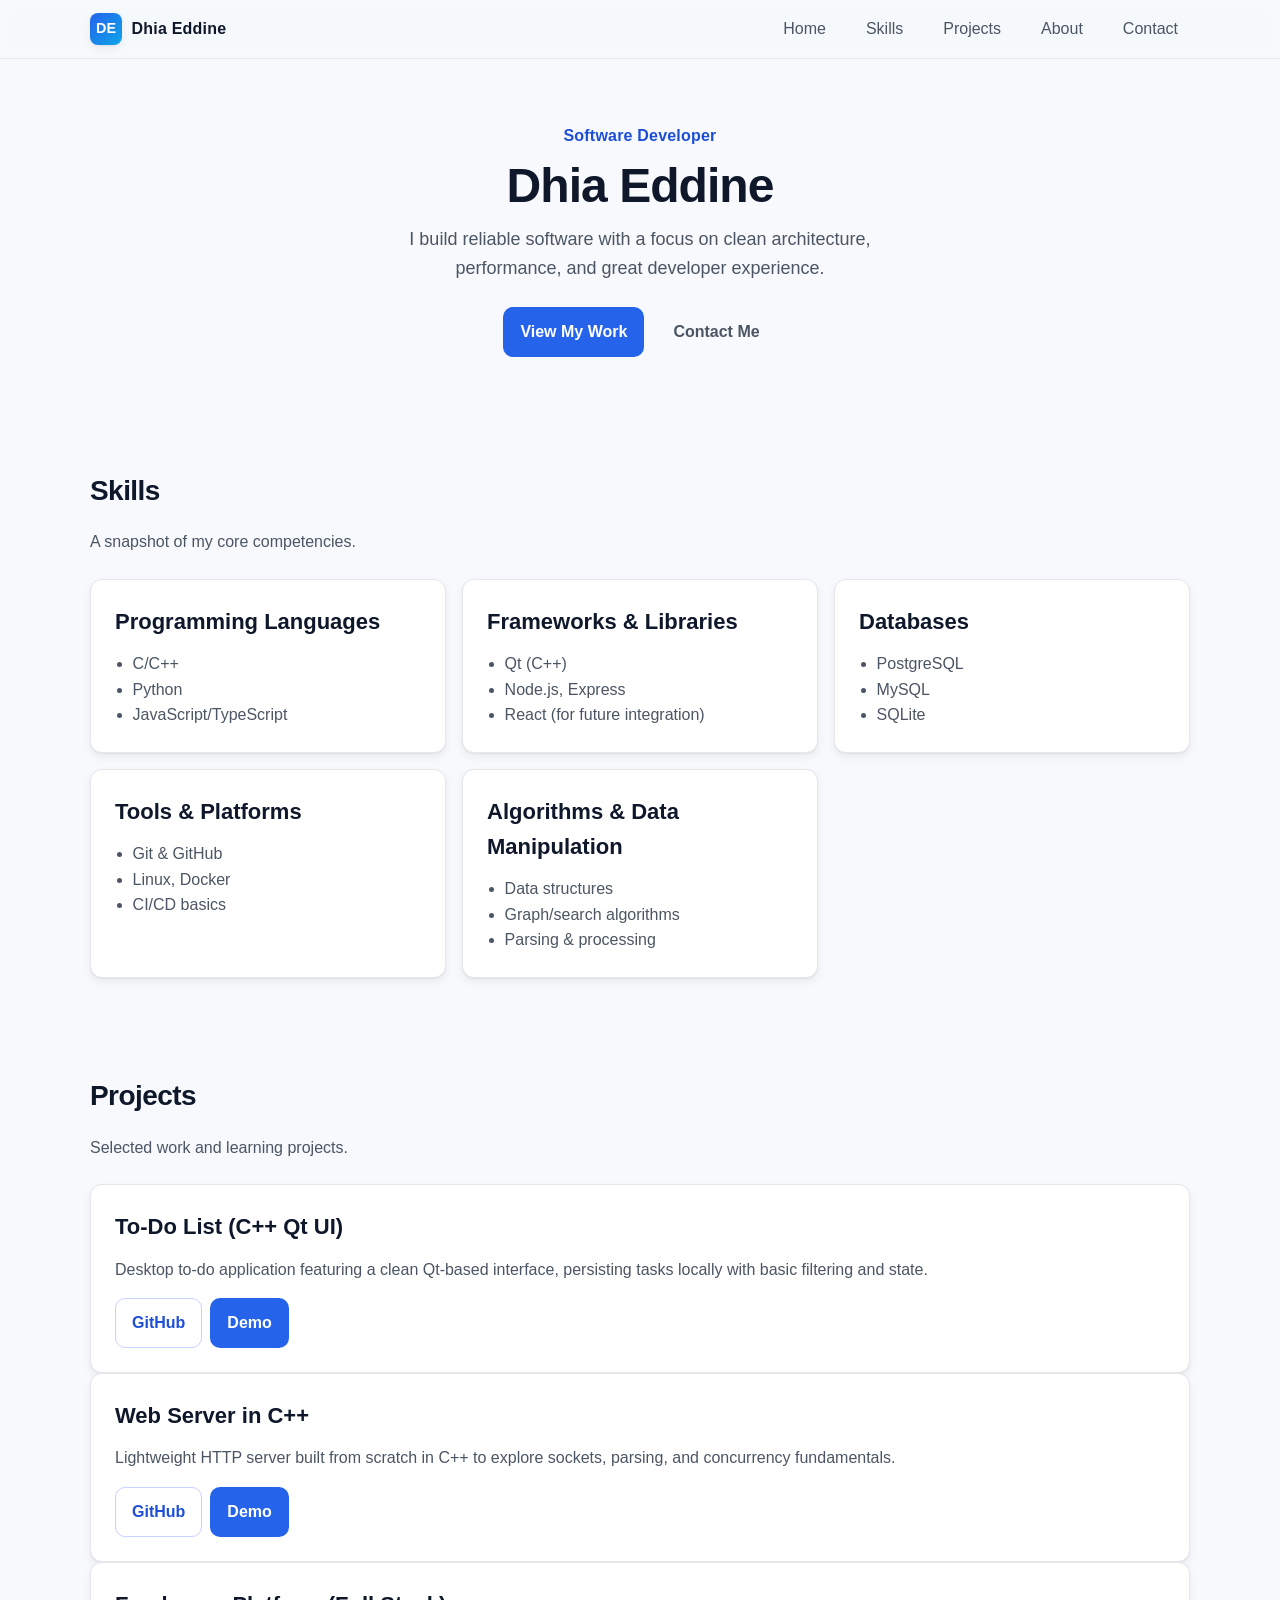
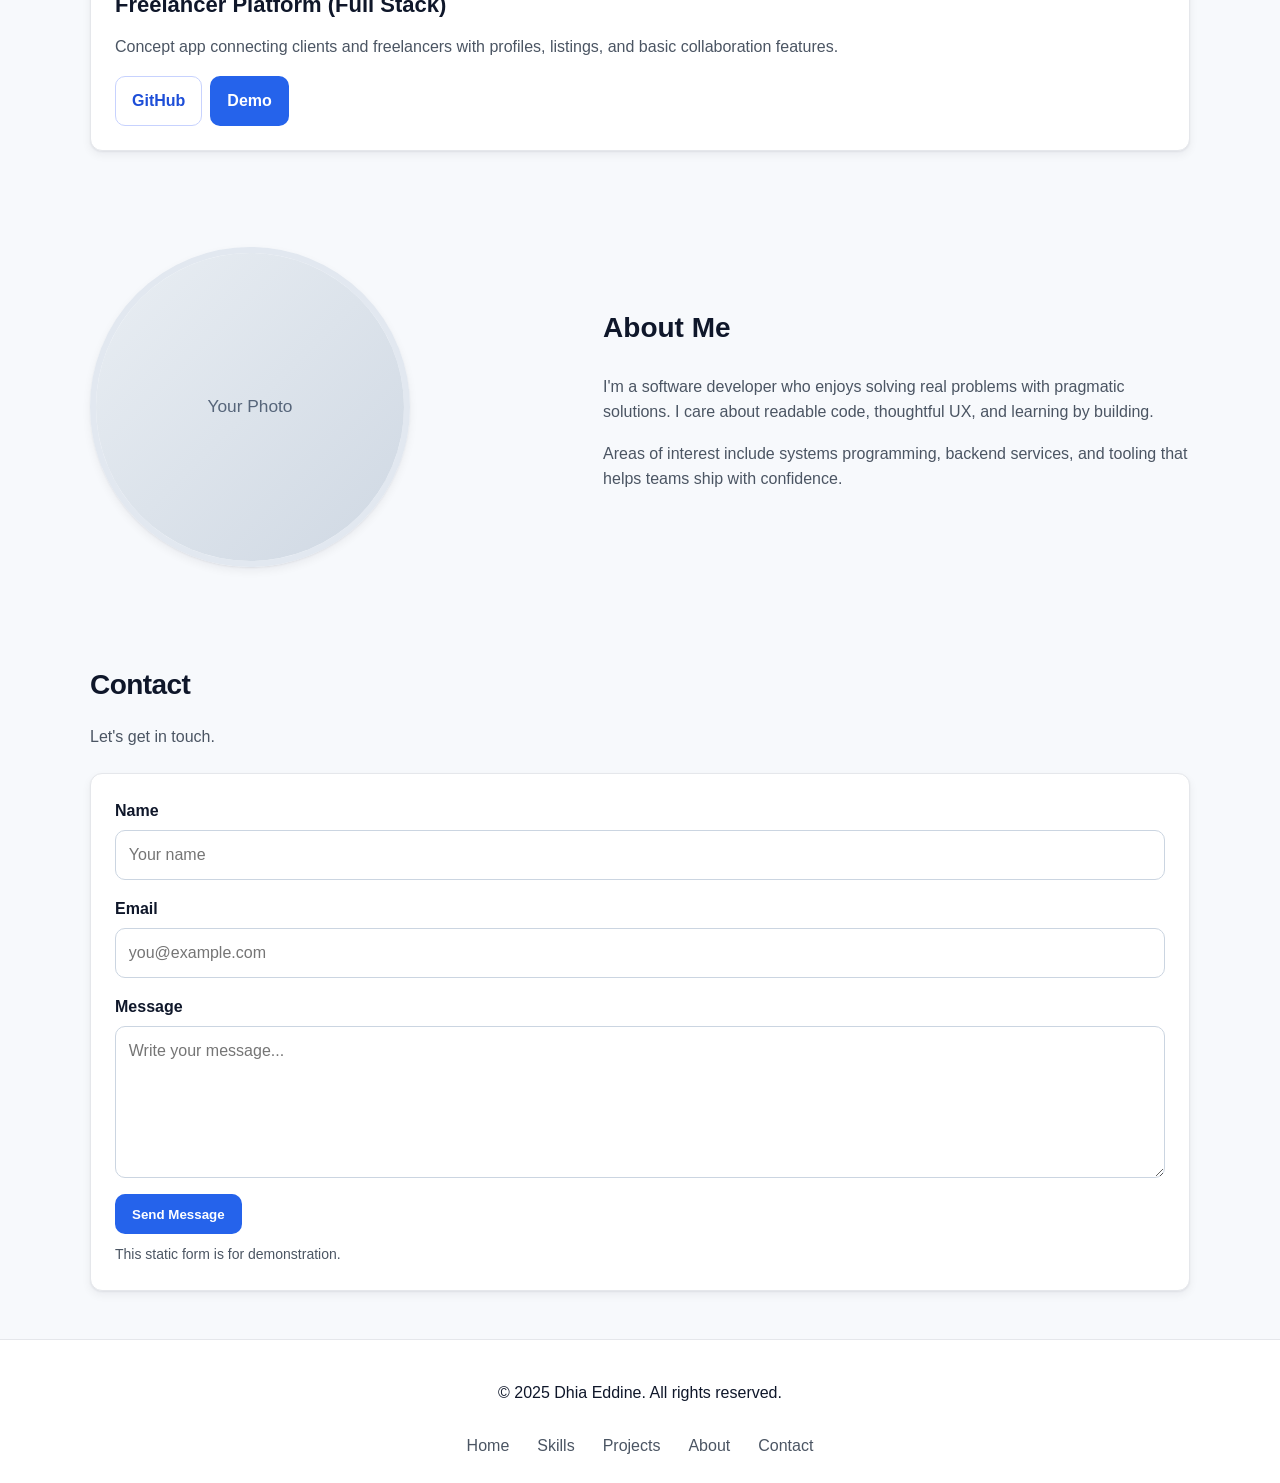
==== index.html @ c1c9ade2 "feat: add HTML/CSS portfolio skeleton)" ====
<!DOCTYPE html>
<html lang="en">
	<head>
		<meta charset="UTF-8" />
		<meta name="viewport" content="width=device-width, initial-scale=1" />
		<meta name="description" content="Portfolio of Dhia Eddine — Software Developer." />
		<title>Dhia Eddine | Software Developer</title>
		<link rel="stylesheet" href="style.css" />
	</head>
	<body>
		<a class="skip-link" href="#main">Skip to content</a>

		<header class="site-header" role="banner">
			<div class="container header-inner">
				<a href="#home" class="brand" aria-label="Go to Home">
					<span class="brand-mark" aria-hidden="true">DE</span>
					<span class="brand-text">Dhia Eddine</span>
				</a>
				<nav class="site-nav" role="navigation" aria-label="Primary">
					<ul class="nav-list">
						<li><a href="#home">Home</a></li>
						<li><a href="#skills">Skills</a></li>
						<li><a href="#projects">Projects</a></li>
						<li><a href="#about">About</a></li>
						<li><a href="#contact">Contact</a></li>
					</ul>
				</nav>
			</div>
		</header>

		<main id="main" tabindex="-1">
			<!-- Hero -->
			<section id="home" class="section hero" aria-labelledby="hero-title">
				<div class="container hero-inner">
					<p class="eyebrow">Software Developer</p>
					<h1 id="hero-title" class="hero-title">Dhia Eddine</h1>
					<p class="hero-subtitle">
						I build reliable software with a focus on clean architecture, performance,
						and great developer experience.
					</p>
					<div class="actions">
						<a class="btn btn-primary" href="#projects">View My Work</a>
						<a class="btn btn-ghost" href="#contact">Contact Me</a>
					</div>
				</div>
			</section>

			<!-- Skills -->
			<section id="skills" class="section" aria-labelledby="skills-title">
				<div class="container">
					<div class="section-head">
						<h2 id="skills-title">Skills</h2>
						<p class="section-desc">A snapshot of my core competencies.</p>
					</div>

					<div class="grid cards">
						<article class="card">
							<h3>Programming Languages</h3>
							<ul>
								<li>C/C++</li>
								<li>Python</li>
								<li>JavaScript/TypeScript</li>
							</ul>
						</article>

						<article class="card">
							<h3>Frameworks &amp; Libraries</h3>
							<ul>
								<li>Qt (C++)</li>
								<li>Node.js, Express</li>
								<li>React (for future integration)</li>
							</ul>
						</article>

						<article class="card">
							<h3>Databases</h3>
							<ul>
								<li>PostgreSQL</li>
								<li>MySQL</li>
								<li>SQLite</li>
							</ul>
						</article>

						<article class="card">
							<h3>Tools &amp; Platforms</h3>
							<ul>
								<li>Git &amp; GitHub</li>
								<li>Linux, Docker</li>
								<li>CI/CD basics</li>
							</ul>
						</article>

						<article class="card">
							<h3>Algorithms &amp; Data Manipulation</h3>
							<ul>
								<li>Data structures</li>
								<li>Graph/search algorithms</li>
								<li>Parsing &amp; processing</li>
							</ul>
						</article>
					</div>
				</div>
			</section>

			<!-- Projects -->
			<section id="projects" class="section" aria-labelledby="projects-title">
				<div class="container">
					<div class="section-head">
						<h2 id="projects-title">Projects</h2>
						<p class="section-desc">Selected work and learning projects.</p>
					</div>

					<div class="grid project-grid">
						<article class="project card">
							<div class="project-body">
								<h3 class="project-title">To-Do List (C++ Qt UI)</h3>
								<p class="project-desc">
									Desktop to-do application featuring a clean Qt-based interface,
									persisting tasks locally with basic filtering and state.
								</p>
							</div>
							<div class="project-actions">
								<a class="btn btn-outline" href="#" target="_blank" rel="noopener">GitHub</a>
								<a class="btn btn-primary" href="#" target="_blank" rel="noopener">Demo</a>
							</div>
						</article>

						<article class="project card">
							<div class="project-body">
								<h3 class="project-title">Web Server in C++</h3>
								<p class="project-desc">
									Lightweight HTTP server built from scratch in C++ to explore
									sockets, parsing, and concurrency fundamentals.
								</p>
							</div>
							<div class="project-actions">
								<a class="btn btn-outline" href="#" target="_blank" rel="noopener">GitHub</a>
								<a class="btn btn-primary" href="#" target="_blank" rel="noopener">Demo</a>
							</div>
						</article>

						<article class="project card">
							<div class="project-body">
								<h3 class="project-title">Freelancer Platform (Full Stack)</h3>
								<p class="project-desc">
									Concept app connecting clients and freelancers with profiles,
									listings, and basic collaboration features.
								</p>
							</div>
							<div class="project-actions">
								<a class="btn btn-outline" href="#" target="_blank" rel="noopener">GitHub</a>
								<a class="btn btn-primary" href="#" target="_blank" rel="noopener">Demo</a>
							</div>
						</article>
					</div>
				</div>
			</section>

			<!-- About -->
			<section id="about" class="section" aria-labelledby="about-title">
				<div class="container about-grid">
					<div class="about-photo">
						<img
							src="data:image/svg+xml;utf8,<?xml version='1.0' encoding='UTF-8'?><svg xmlns='http://www.w3.org/2000/svg' width='640' height='640' viewBox='0 0 640 640'><defs><linearGradient id='g' x1='0' y1='0' x2='1' y2='1'><stop offset='0%' stop-color='%23e9eef3'/><stop offset='100%' stop-color='%23cfd8e3'/></linearGradient></defs><rect width='640' height='640' fill='url(%23g)'/><text x='50%' y='50%' dominant-baseline='middle' text-anchor='middle' font-family='Segoe UI, Roboto, Helvetica, Arial, sans-serif' font-size='36' fill='%2356657a'>Your Photo</text></svg>"
							alt="Placeholder profile image"
							width="320"
							height="320"
							loading="lazy"
						/>
					</div>
					<div class="about-body">
						<h2 id="about-title">About Me</h2>
						<p>
							I'm a software developer who enjoys solving real problems with
							pragmatic solutions. I care about readable code, thoughtful UX,
							and learning by building.
						</p>
						<p>
							Areas of interest include systems programming, backend services,
							and tooling that helps teams ship with confidence.
						</p>
					</div>
				</div>
			</section>

			<!-- Contact -->
			<section id="contact" class="section" aria-labelledby="contact-title">
				<div class="container">
					<div class="section-head">
						<h2 id="contact-title">Contact</h2>
						<p class="section-desc">Let's get in touch.</p>
					</div>
					<form class="contact-form" action="#" method="post">
						<div class="form-row">
							<label for="name">Name</label>
							<input id="name" name="name" type="text" placeholder="Your name" required />
						</div>
						<div class="form-row">
							<label for="email">Email</label>
							<input id="email" name="email" type="email" placeholder="you@example.com" required />
						</div>
						<div class="form-row">
							<label for="message">Message</label>
							<textarea id="message" name="message" rows="5" placeholder="Write your message..." required></textarea>
						</div>
						<div class="form-actions">
							<button class="btn btn-primary" type="submit">Send Message</button>
						</div>
						<p class="form-note" role="note">This static form is for demonstration.</p>
					</form>
				</div>
			</section>
		</main>

		<footer class="site-footer" role="contentinfo">
			<div class="container footer-inner">
				<p>© <span id="year">2025</span> Dhia Eddine. All rights reserved.</p>
				<ul class="footer-links">
					<li><a href="#home">Home</a></li>
					<li><a href="#skills">Skills</a></li>
					<li><a href="#projects">Projects</a></li>
					<li><a href="#about">About</a></li>
					<li><a href="#contact">Contact</a></li>
				</ul>
			</div>
		</footer>
	</body>
  
</html>
---- style.css ----
/*
  Dhia Eddine — Portfolio skeleton
  Tech: HTML + CSS only, mobile-first
*/

/* 1) Reset & base -------------------------------------------- */
*, *::before, *::after { box-sizing: border-box; }
html { -webkit-text-size-adjust: 100%; }
body { margin: 0; }
img { max-width: 100%; display: block; }

:root {
  /* Colors */
  --bg: #f7f9fc;
  --surface: #ffffff;
  --text: #0f172a; /* slate-900 */
  --muted: #4b5563; /* gray-600 */
  --border: #e5e7eb; /* gray-200 */
  --brand: #2563eb; /* blue-600 */
  --brand-600: #2563eb;
  --brand-700: #1d4ed8;
  --accent: #0ea5e9; /* sky-500 */
  --shadow: 0 1px 2px rgba(15, 23, 42, 0.06), 0 4px 10px rgba(15, 23, 42, 0.06);

  /* Typography */
  --font-sans: ui-sans-serif, -apple-system, Segoe UI, Roboto, Helvetica, Arial, "Apple Color Emoji", "Segoe UI Emoji";
  --fs-300: 0.875rem;
  --fs-400: 1rem;
  --fs-500: 1.125rem;
  --fs-600: 1.375rem;
  --fs-700: 1.75rem;
  --fs-800: 2.25rem;

  /* Layout */
  --container: 1100px;
  --radius: 12px;
  --radius-sm: 8px;
  --space-1: 0.5rem;
  --space-2: 0.75rem;
  --space-3: 1rem;
  --space-4: 1.5rem;
  --space-5: 2rem;
  --space-6: 3rem;
}

body {
  font-family: var(--font-sans);
  color: var(--text);
  line-height: 1.6;
  background: var(--bg);
}

.container {
  width: min(100% - 2rem, var(--container));
  margin-inline: auto;
}

.section { padding-block: var(--space-6); }
.section-head { margin-bottom: var(--space-4); }
.section-head h2 { margin: 0 0 var(--space-1) 0; font-size: var(--fs-700); letter-spacing: -0.02em; }
.section-desc { color: var(--muted); font-size: var(--fs-400); }

/* 2) Header & nav -------------------------------------------- */
.skip-link {
  position: absolute; left: -9999px; top: auto; width: 1px; height: 1px; overflow: hidden;
}
.skip-link:focus { left: 1rem; top: 1rem; width: auto; height: auto; background: #fff; padding: 0.5rem 0.75rem; border-radius: 6px; box-shadow: var(--shadow); }

.site-header {
  position: sticky; top: 0; z-index: 50; backdrop-filter: saturate(150%) blur(6px);
  background: color-mix(in srgb, var(--bg) 80%, transparent);
  border-bottom: 1px solid var(--border);
}
.header-inner { display: flex; align-items: center; justify-content: space-between; gap: 1rem; padding-block: 0.8rem; }
.brand { display: inline-flex; align-items: center; gap: 0.6rem; text-decoration: none; color: inherit; font-weight: 600; }
.brand-mark { display: grid; place-items: center; width: 32px; height: 32px; border-radius: 8px; background: linear-gradient(135deg, var(--brand) 0%, var(--accent) 100%); color: #fff; font-size: 0.9rem; font-weight: 700; box-shadow: var(--shadow); }
.brand-text { letter-spacing: 0.2px; }

.site-nav .nav-list { list-style: none; display: flex; gap: 1rem; margin: 0; padding: 0; }
.site-nav a { color: var(--muted); text-decoration: none; padding: 0.5rem 0.75rem; border-radius: 8px; transition: background-color 160ms ease, color 160ms ease; }
.site-nav a:hover, .site-nav a:focus-visible { color: var(--text); background: #eef2ff; }

/* 3) Hero ----------------------------------------------------- */
.hero { padding-block: calc(var(--space-6) + 1rem); }
.hero-inner { text-align: center; }
.eyebrow { color: var(--brand-700); font-weight: 600; margin: 0 0 var(--space-2) 0; letter-spacing: 0.2px; }
.hero-title { font-size: clamp(2rem, 3.5vw + 1rem, 3rem); line-height: 1.1; margin: 0 0 var(--space-2) 0; letter-spacing: -0.02em; }
.hero-subtitle { color: var(--muted); font-size: var(--fs-500); margin: 0 auto var(--space-4); max-width: 55ch; }

.actions { display: inline-flex; gap: 0.75rem; flex-wrap: wrap; justify-content: center; }

/* Buttons */
.btn { --ring: 0 0 0 0 rgba(37, 99, 235, 0); display: inline-flex; align-items: center; justify-content: center; gap: 0.5rem; padding: 0.7rem 1rem; border-radius: 10px; border: 1px solid transparent; font-weight: 600; text-decoration: none; transition: transform 120ms ease, box-shadow 160ms ease, background-color 160ms ease, color 160ms ease, border-color 160ms ease; box-shadow: var(--ring); }
.btn:hover { transform: translateY(-1px); }
.btn:active { transform: translateY(0); }
.btn-primary { background: var(--brand); color: #fff; }
.btn-primary:hover { background: var(--brand-700); box-shadow: 0 8px 20px rgba(37, 99, 235, 0.25); }
.btn-outline { background: transparent; color: var(--brand-700); border-color: #c7d2fe; }
.btn-outline:hover { background: #eef2ff; }
.btn-ghost { background: transparent; color: var(--muted); border-color: transparent; }
.btn-ghost:hover { background: #f1f5f9; color: var(--text); }

/* 4) Cards & grids ------------------------------------------- */
.cards { display: grid; grid-template-columns: 1fr; gap: 1rem; }
.card { background: var(--surface); border: 1px solid var(--border); border-radius: var(--radius); padding: var(--space-4); box-shadow: var(--shadow); transition: transform 120ms ease, box-shadow 160ms ease, border-color 160ms ease; }
.card:hover { transform: translateY(-2px); box-shadow: 0 10px 24px rgba(15, 23, 42, 0.08); border-color: #cbd5e1; }
.card h3 { margin-top: 0; margin-bottom: var(--space-2); font-size: var(--fs-600); }
.card ul { margin: 0; padding-left: 1.1rem; color: var(--muted); }

.project-grid { grid-template-columns: 1fr; gap: 1rem; }
.project .project-body { margin-bottom: var(--space-3); }
.project-title { margin: 0 0 0.35rem 0; font-size: var(--fs-600); }
.project-desc { margin: 0; color: var(--muted); }
.project-actions { display: flex; gap: 0.5rem; flex-wrap: wrap; }

/* 5) About ---------------------------------------------------- */
.about-grid { display: grid; grid-template-columns: 1fr; gap: var(--space-4); align-items: center; }
.about-photo img { border-radius: 50%; border: 6px solid #e2e8f0; box-shadow: var(--shadow); }
.about-body h2 { margin-top: 0; font-size: var(--fs-700); }
.about-body p { color: var(--muted); }

/* 6) Contact -------------------------------------------------- */
.contact-form { background: var(--surface); border: 1px solid var(--border); border-radius: var(--radius); padding: var(--space-4); box-shadow: var(--shadow); }
.form-row { display: grid; gap: 0.4rem; margin-bottom: var(--space-3); }
label { font-weight: 600; }
input, textarea { font: inherit; padding: 0.7rem 0.8rem; border-radius: 10px; border: 1px solid #cbd5e1; background: #fff; color: var(--text); outline: none; transition: border-color 120ms ease, box-shadow 120ms ease; }
input:focus, textarea:focus { border-color: var(--brand); box-shadow: 0 0 0 4px rgba(37, 99, 235, 0.15); }
.form-actions { margin-top: var(--space-3); }
.form-note { margin: 0.6rem 0 0; color: var(--muted); font-size: var(--fs-300); }

/* 7) Footer --------------------------------------------------- */
.site-footer { border-top: 1px solid var(--border); padding-block: var(--space-4); background: #fff; }
.footer-inner { display: flex; flex-direction: column; gap: 0.75rem; align-items: center; justify-content: space-between; }
.footer-links { list-style: none; display: flex; gap: 0.75rem; margin: 0; padding: 0; }
.footer-links a { color: var(--muted); text-decoration: none; padding: 0.3rem 0.5rem; border-radius: 6px; }
.footer-links a:hover { background: #f1f5f9; color: var(--text); }

/* 8) Media queries (mobile-first) ----------------------------- */
@media (min-width: 640px) {
  .cards { grid-template-columns: repeat(2, 1fr); }
  .project-grid { grid-template-columns: repeat(2, 1fr); }
}

@media (min-width: 900px) {
  .cards { grid-template-columns: repeat(3, 1fr); }
  .project-grid { grid-template-columns: repeat(3, 1fr); }
  .about-grid { grid-template-columns: 1fr 1.2fr; }
}
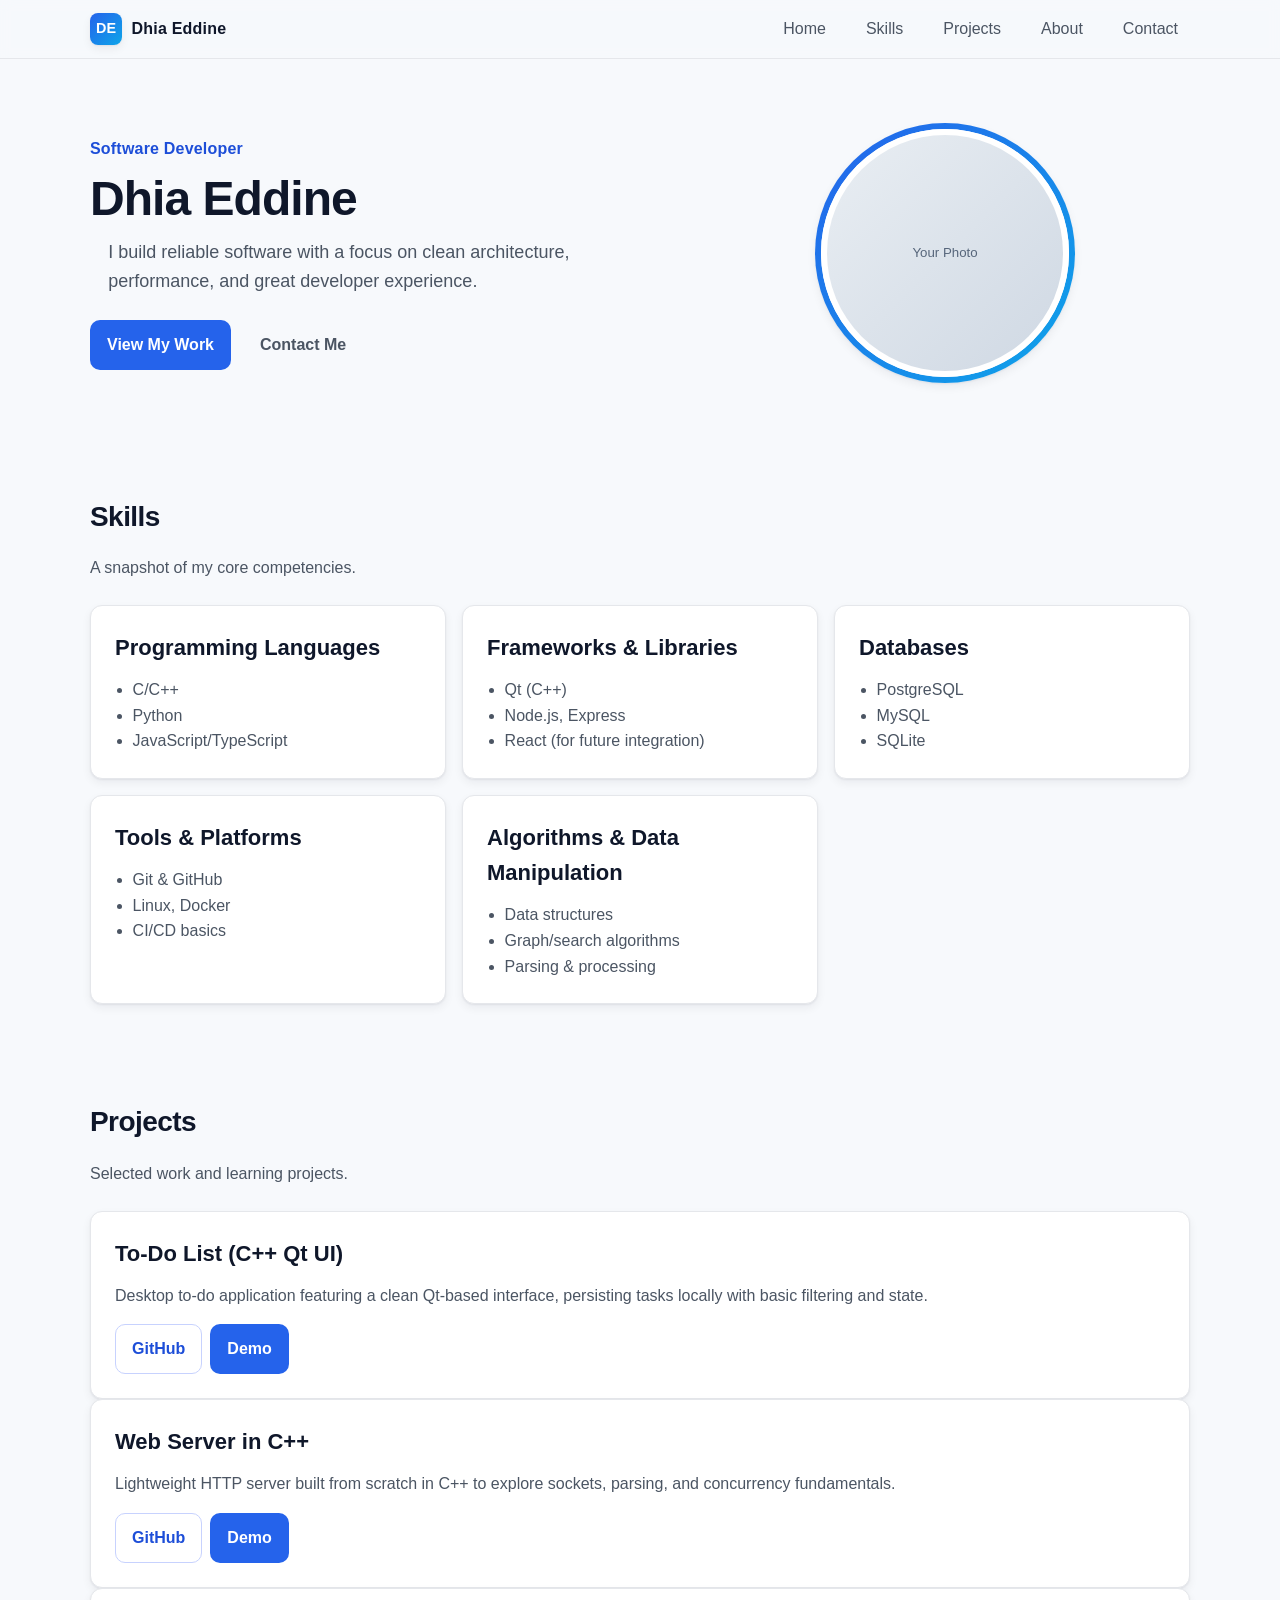
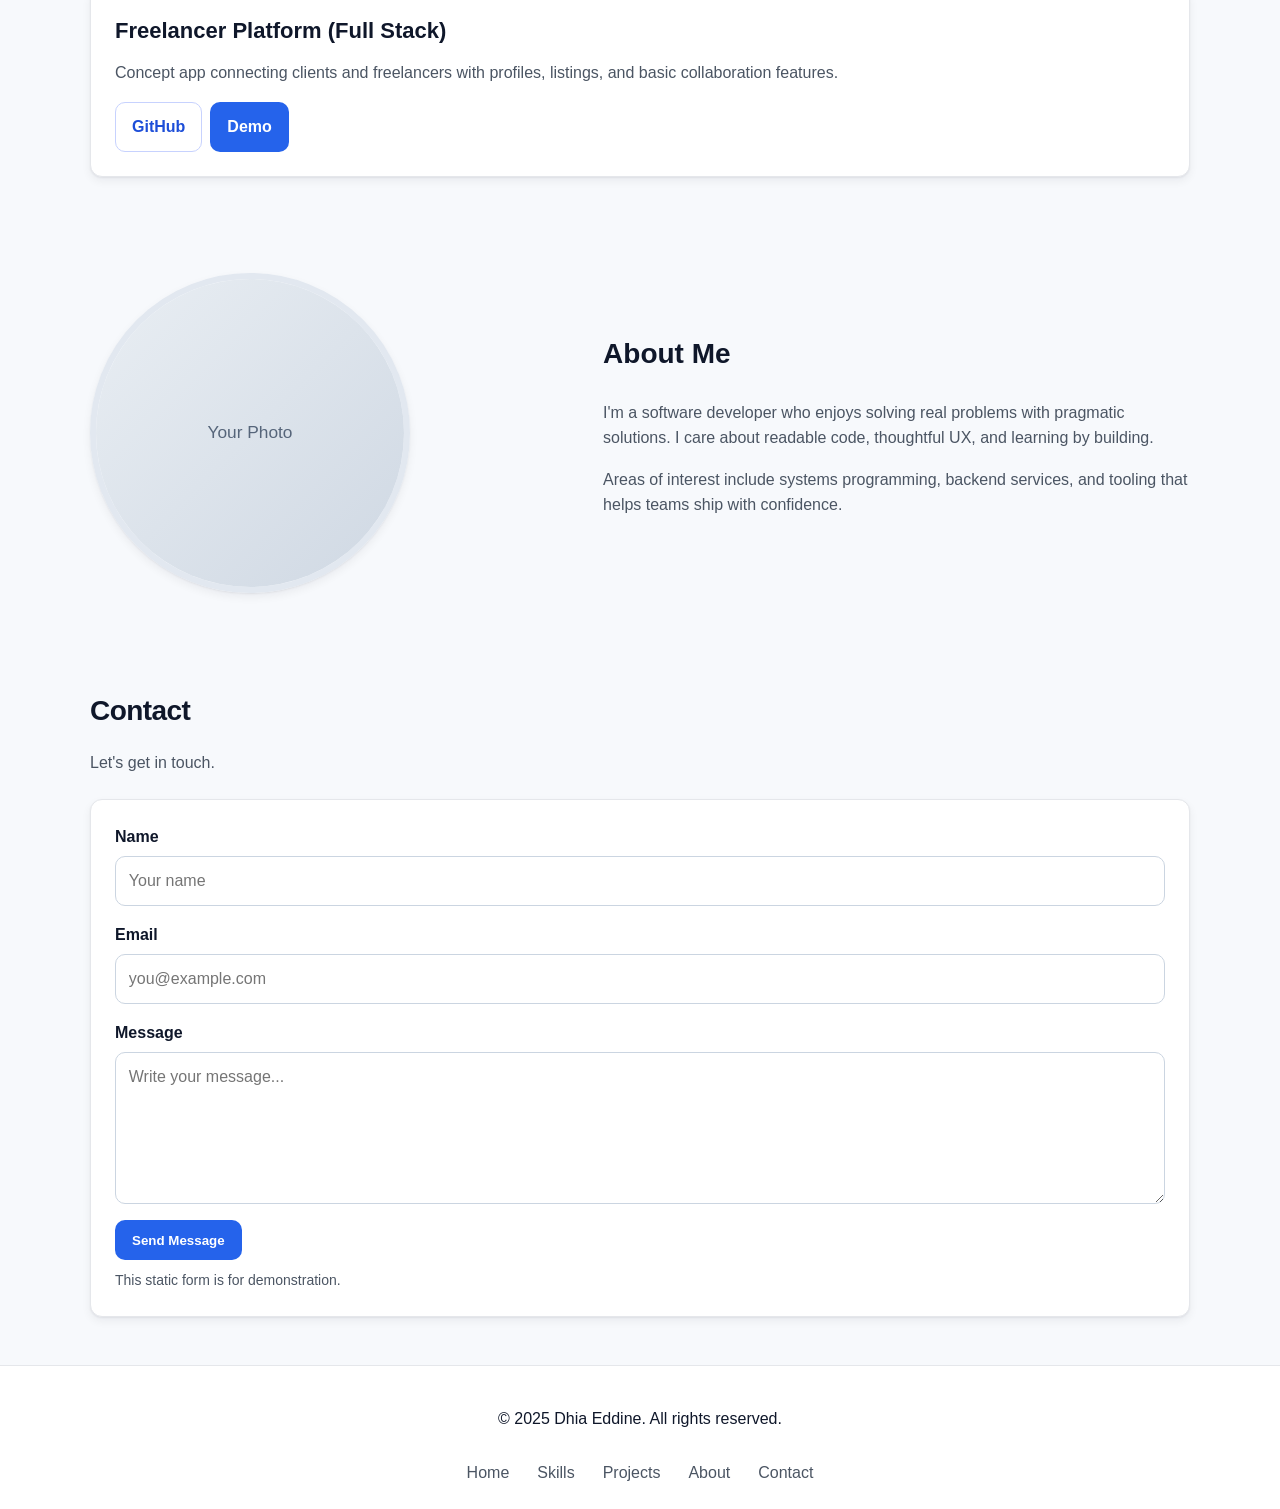
==== commit 78890cd2: "feat: add hero avatar placeholder" ====
--- a/index.html
+++ b/index.html
@@ -30,20 +30,37 @@
 
 		<main id="main" tabindex="-1">
 			<!-- Hero -->
-			<section id="home" class="section hero" aria-labelledby="hero-title">
-				<div class="container hero-inner">
-					<p class="eyebrow">Software Developer</p>
-					<h1 id="hero-title" class="hero-title">Dhia Eddine</h1>
-					<p class="hero-subtitle">
-						I build reliable software with a focus on clean architecture, performance,
-						and great developer experience.
-					</p>
-					<div class="actions">
-						<a class="btn btn-primary" href="#projects">View My Work</a>
-						<a class="btn btn-ghost" href="#contact">Contact Me</a>
-					</div>
-				</div>
-			</section>
+					<section id="home" class="section hero" aria-labelledby="hero-title">
+						<div class="container hero-inner">
+							<div class="hero-grid">
+								<div class="hero-copy">
+									<p class="eyebrow">Software Developer</p>
+									<h1 id="hero-title" class="hero-title">Dhia Eddine</h1>
+									<p class="hero-subtitle">
+										I build reliable software with a focus on clean architecture, performance,
+										and great developer experience.
+									</p>
+									<div class="actions">
+										<a class="btn btn-primary" href="#projects">View My Work</a>
+										<a class="btn btn-ghost" href="#contact">Contact Me</a>
+									</div>
+								</div>
+								<div class="hero-media" aria-hidden="false">
+									<span class="visually-hidden">Profile picture placeholder</span>
+									<div class="avatar-ring">
+										<img
+											class="avatar"
+											src="data:image/svg+xml;utf8,<?xml version='1.0' encoding='UTF-8'?><svg xmlns='http://www.w3.org/2000/svg' width='640' height='640' viewBox='0 0 640 640'><defs><linearGradient id='g' x1='0' y1='0' x2='1' y2='1'><stop offset='0%' stop-color='%23e9eef3'/><stop offset='100%' stop-color='%23cfd8e3'/></linearGradient></defs><rect width='640' height='640' fill='url(%23g)'/><text x='50%' y='50%' dominant-baseline='middle' text-anchor='middle' font-family='Segoe UI, Roboto, Helvetica, Arial, sans-serif' font-size='36' fill='%2356657a'>Your Photo</text></svg>"
+											alt="Placeholder profile image for Dhia Eddine"
+											width="320"
+											height="320"
+											loading="lazy"
+										/>
+									</div>
+								</div>
+							</div>
+						</div>
+					</section>
 
 			<!-- Skills -->
 			<section id="skills" class="section" aria-labelledby="skills-title">
--- a/style.css
+++ b/style.css
@@ -83,6 +83,13 @@
 /* 3) Hero ----------------------------------------------------- */
 .hero { padding-block: calc(var(--space-6) + 1rem); }
 .hero-inner { text-align: center; }
+.hero-grid { display: grid; grid-template-columns: 1fr; align-items: center; gap: var(--space-4); }
+.hero-copy { order: 2; }
+.hero-media { order: 1; display: grid; place-items: center; }
+.avatar-ring { position: relative; width: 200px; height: 200px; border-radius: 50%; padding: 6px; background: linear-gradient(135deg, var(--brand) 0%, var(--accent) 100%); box-shadow: var(--shadow); }
+.avatar-ring::after { content: ""; position: absolute; inset: 6px; border-radius: 50%; background: #fff; z-index: 0; }
+.avatar { position: relative; z-index: 1; width: 100%; height: 100%; object-fit: cover; border-radius: 50%; border: 6px solid #fff; }
+.visually-hidden { position: absolute !important; width: 1px; height: 1px; padding: 0; margin: -1px; overflow: hidden; clip: rect(0, 0, 0, 0); white-space: nowrap; border: 0; }
 .eyebrow { color: var(--brand-700); font-weight: 600; margin: 0 0 var(--space-2) 0; letter-spacing: 0.2px; }
 .hero-title { font-size: clamp(2rem, 3.5vw + 1rem, 3rem); line-height: 1.1; margin: 0 0 var(--space-2) 0; letter-spacing: -0.02em; }
 .hero-subtitle { color: var(--muted); font-size: var(--fs-500); margin: 0 auto var(--space-4); max-width: 55ch; }
@@ -145,4 +152,9 @@
   .cards { grid-template-columns: repeat(3, 1fr); }
   .project-grid { grid-template-columns: repeat(3, 1fr); }
   .about-grid { grid-template-columns: 1fr 1.2fr; }
+  .hero-grid { grid-template-columns: 1.2fr 1fr; text-align: left; }
+  .hero-inner { text-align: left; }
+  .hero-copy { order: 1; }
+  .hero-media { order: 2; }
+  .avatar-ring { width: 260px; height: 260px; }
 }
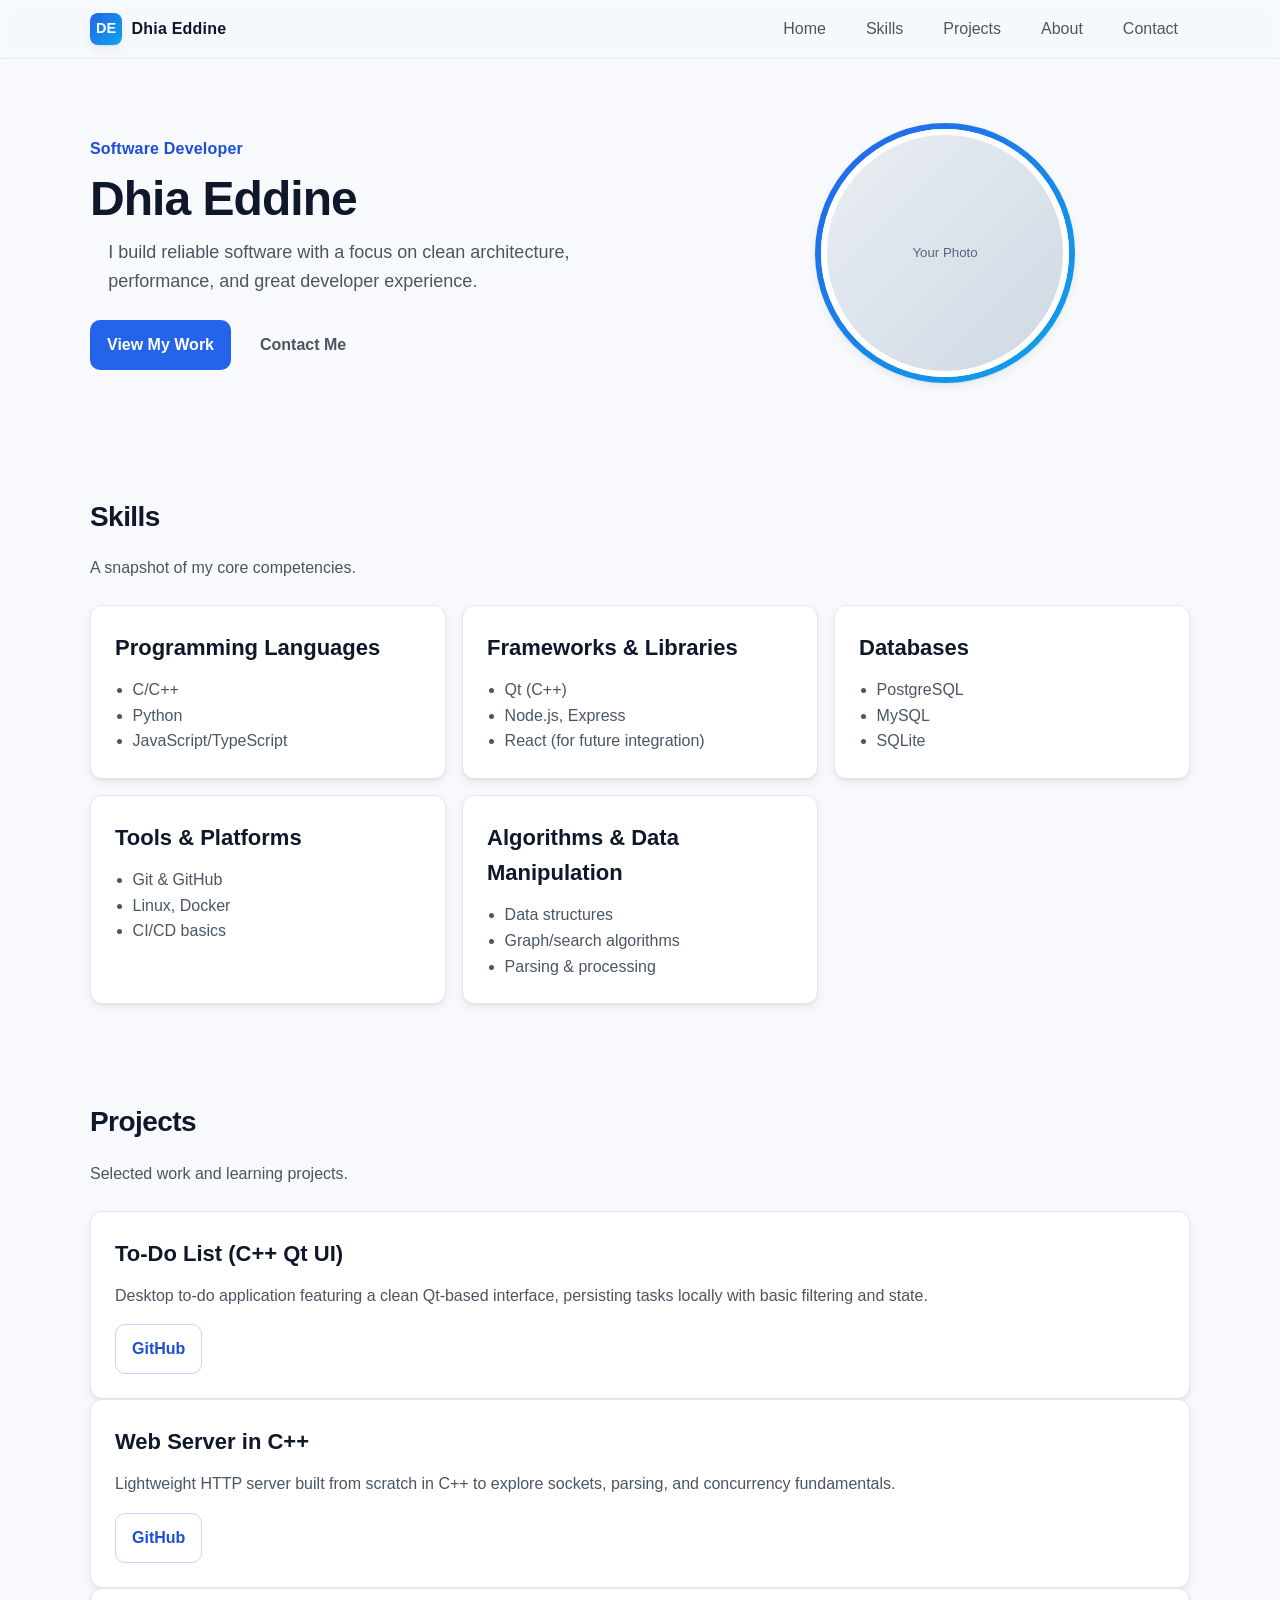
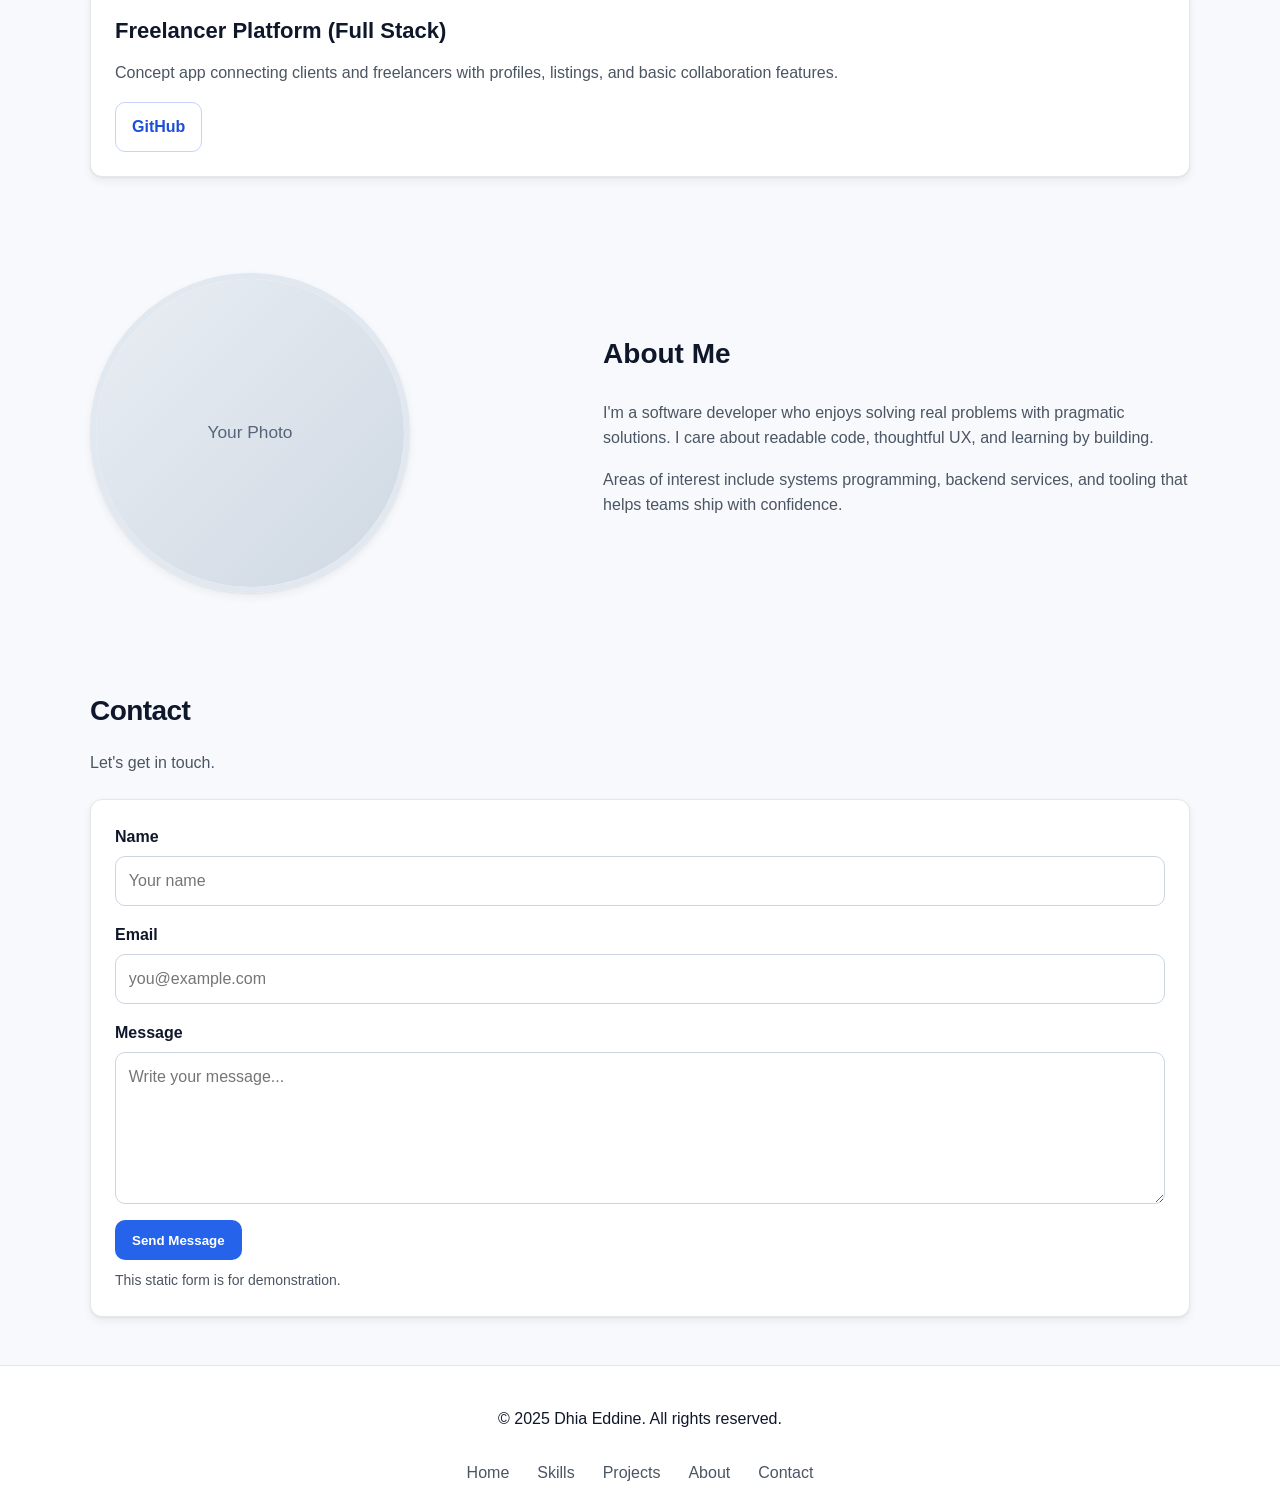
==== commit b567c19d: "chore: remove demo buttons from project cards" ====
--- a/index.html
+++ b/index.html
@@ -138,7 +138,6 @@
 							</div>
 							<div class="project-actions">
 								<a class="btn btn-outline" href="#" target="_blank" rel="noopener">GitHub</a>
-								<a class="btn btn-primary" href="#" target="_blank" rel="noopener">Demo</a>
 							</div>
 						</article>
 
@@ -152,7 +151,6 @@
 							</div>
 							<div class="project-actions">
 								<a class="btn btn-outline" href="#" target="_blank" rel="noopener">GitHub</a>
-								<a class="btn btn-primary" href="#" target="_blank" rel="noopener">Demo</a>
 							</div>
 						</article>
 
@@ -166,7 +164,6 @@
 							</div>
 							<div class="project-actions">
 								<a class="btn btn-outline" href="#" target="_blank" rel="noopener">GitHub</a>
-								<a class="btn btn-primary" href="#" target="_blank" rel="noopener">Demo</a>
 							</div>
 						</article>
 					</div>
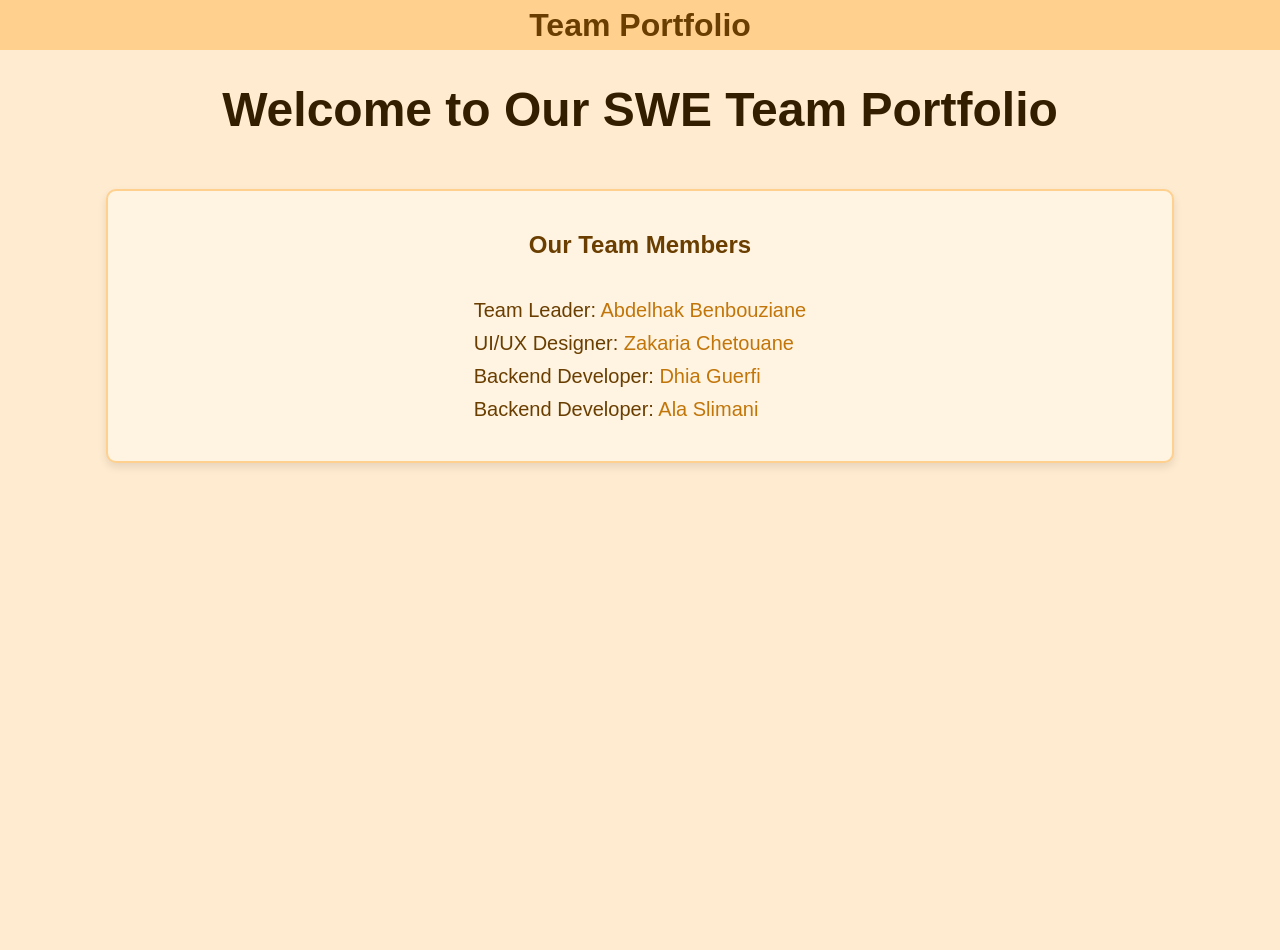
==== commit 2cb89d38: "Add index.html page (Team Protfolio Page)" ====
--- a/index.html
+++ b/index.html
@@ -1,243 +1,27 @@
 <!DOCTYPE html>
 <html lang="en">
-	<head>
-		<meta charset="UTF-8" />
-		<meta name="viewport" content="width=device-width, initial-scale=1" />
-		<meta name="description" content="Portfolio of Dhia Eddine — Software Developer." />
-		<title>Dhia Eddine | Software Developer</title>
-		<link rel="stylesheet" href="style.css" />
-	</head>
-	<body>
-		<a class="skip-link" href="#main">Skip to content</a>
-
-		<header class="site-header" role="banner">
-			<div class="container header-inner">
-				<a href="#home" class="brand" aria-label="Go to Home">
-					<span class="brand-mark" aria-hidden="true">DE</span>
-					<span class="brand-text">Dhia Eddine</span>
-				</a>
-				<nav class="site-nav" role="navigation" aria-label="Primary">
-					<ul class="nav-list">
-						<li><a href="#home">Home</a></li>
-						<li><a href="#skills">Skills</a></li>
-						<li><a href="#projects">Projects</a></li>
-						<li><a href="#about">About</a></li>
-						<li><a href="#contact">Contact</a></li>
-					</ul>
-				</nav>
-			</div>
-		</header>
-
-		<main id="main" tabindex="-1">
-			<!-- Hero -->
-					<section id="home" class="section hero" aria-labelledby="hero-title">
-						<div class="container hero-inner">
-							<div class="hero-grid">
-								<div class="hero-copy">
-									<p class="eyebrow">Software Developer</p>
-									<h1 id="hero-title" class="hero-title">Dhia Eddine</h1>
-									<p class="hero-subtitle">
-										I build reliable software with a focus on clean architecture, performance,
-										and great developer experience.
-									</p>
-									<div class="actions">
-										<a class="btn btn-primary" href="#projects">View My Work</a>
-										<a class="btn btn-ghost" href="#contact">Contact Me</a>
-									</div>
-								</div>
-								<div class="hero-media" aria-hidden="false">
-									<span class="visually-hidden">Profile picture placeholder</span>
-									<div class="avatar-ring">
-										<img
-											class="avatar"
-											src="data:image/svg+xml;utf8,<?xml version='1.0' encoding='UTF-8'?><svg xmlns='http://www.w3.org/2000/svg' width='640' height='640' viewBox='0 0 640 640'><defs><linearGradient id='g' x1='0' y1='0' x2='1' y2='1'><stop offset='0%' stop-color='%23e9eef3'/><stop offset='100%' stop-color='%23cfd8e3'/></linearGradient></defs><rect width='640' height='640' fill='url(%23g)'/><text x='50%' y='50%' dominant-baseline='middle' text-anchor='middle' font-family='Segoe UI, Roboto, Helvetica, Arial, sans-serif' font-size='36' fill='%2356657a'>Your Photo</text></svg>"
-											alt="Placeholder profile image for Dhia Eddine"
-											width="320"
-											height="320"
-											loading="lazy"
-										/>
-									</div>
-								</div>
-							</div>
-						</div>
-					</section>
-
-			<!-- Skills -->
-			<section id="skills" class="section" aria-labelledby="skills-title">
-				<div class="container">
-					<div class="section-head">
-						<h2 id="skills-title">Skills</h2>
-						<p class="section-desc">A snapshot of my core competencies.</p>
-					</div>
-
-					<div class="grid cards">
-						<article class="card">
-							<h3>Programming Languages</h3>
-							<ul>
-								<li>C/C++</li>
-								<li>Python</li>
-								<li>JavaScript/TypeScript</li>
-							</ul>
-						</article>
-
-						<article class="card">
-							<h3>Frameworks &amp; Libraries</h3>
-							<ul>
-								<li>Qt (C++)</li>
-								<li>Node.js, Express</li>
-								<li>React (for future integration)</li>
-							</ul>
-						</article>
-
-						<article class="card">
-							<h3>Databases</h3>
-							<ul>
-								<li>PostgreSQL</li>
-								<li>MySQL</li>
-								<li>SQLite</li>
-							</ul>
-						</article>
-
-						<article class="card">
-							<h3>Tools &amp; Platforms</h3>
-							<ul>
-								<li>Git &amp; GitHub</li>
-								<li>Linux, Docker</li>
-								<li>CI/CD basics</li>
-							</ul>
-						</article>
-
-						<article class="card">
-							<h3>Algorithms &amp; Data Manipulation</h3>
-							<ul>
-								<li>Data structures</li>
-								<li>Graph/search algorithms</li>
-								<li>Parsing &amp; processing</li>
-							</ul>
-						</article>
-					</div>
-				</div>
-			</section>
-
-			<!-- Projects -->
-			<section id="projects" class="section" aria-labelledby="projects-title">
-				<div class="container">
-					<div class="section-head">
-						<h2 id="projects-title">Projects</h2>
-						<p class="section-desc">Selected work and learning projects.</p>
-					</div>
-
-					<div class="grid project-grid">
-						<article class="project card">
-							<div class="project-body">
-								<h3 class="project-title">To-Do List (C++ Qt UI)</h3>
-								<p class="project-desc">
-									Desktop to-do application featuring a clean Qt-based interface,
-									persisting tasks locally with basic filtering and state.
-								</p>
-							</div>
-							<div class="project-actions">
-								<a class="btn btn-outline" href="#" target="_blank" rel="noopener">GitHub</a>
-							</div>
-						</article>
-
-						<article class="project card">
-							<div class="project-body">
-								<h3 class="project-title">Web Server in C++</h3>
-								<p class="project-desc">
-									Lightweight HTTP server built from scratch in C++ to explore
-									sockets, parsing, and concurrency fundamentals.
-								</p>
-							</div>
-							<div class="project-actions">
-								<a class="btn btn-outline" href="#" target="_blank" rel="noopener">GitHub</a>
-							</div>
-						</article>
-
-						<article class="project card">
-							<div class="project-body">
-								<h3 class="project-title">Freelancer Platform (Full Stack)</h3>
-								<p class="project-desc">
-									Concept app connecting clients and freelancers with profiles,
-									listings, and basic collaboration features.
-								</p>
-							</div>
-							<div class="project-actions">
-								<a class="btn btn-outline" href="#" target="_blank" rel="noopener">GitHub</a>
-							</div>
-						</article>
-					</div>
-				</div>
-			</section>
-
-			<!-- About -->
-			<section id="about" class="section" aria-labelledby="about-title">
-				<div class="container about-grid">
-					<div class="about-photo">
-						<img
-							src="data:image/svg+xml;utf8,<?xml version='1.0' encoding='UTF-8'?><svg xmlns='http://www.w3.org/2000/svg' width='640' height='640' viewBox='0 0 640 640'><defs><linearGradient id='g' x1='0' y1='0' x2='1' y2='1'><stop offset='0%' stop-color='%23e9eef3'/><stop offset='100%' stop-color='%23cfd8e3'/></linearGradient></defs><rect width='640' height='640' fill='url(%23g)'/><text x='50%' y='50%' dominant-baseline='middle' text-anchor='middle' font-family='Segoe UI, Roboto, Helvetica, Arial, sans-serif' font-size='36' fill='%2356657a'>Your Photo</text></svg>"
-							alt="Placeholder profile image"
-							width="320"
-							height="320"
-							loading="lazy"
-						/>
-					</div>
-					<div class="about-body">
-						<h2 id="about-title">About Me</h2>
-						<p>
-							I'm a software developer who enjoys solving real problems with
-							pragmatic solutions. I care about readable code, thoughtful UX,
-							and learning by building.
-						</p>
-						<p>
-							Areas of interest include systems programming, backend services,
-							and tooling that helps teams ship with confidence.
-						</p>
-					</div>
-				</div>
-			</section>
-
-			<!-- Contact -->
-			<section id="contact" class="section" aria-labelledby="contact-title">
-				<div class="container">
-					<div class="section-head">
-						<h2 id="contact-title">Contact</h2>
-						<p class="section-desc">Let's get in touch.</p>
-					</div>
-					<form class="contact-form" action="#" method="post">
-						<div class="form-row">
-							<label for="name">Name</label>
-							<input id="name" name="name" type="text" placeholder="Your name" required />
-						</div>
-						<div class="form-row">
-							<label for="email">Email</label>
-							<input id="email" name="email" type="email" placeholder="you@example.com" required />
-						</div>
-						<div class="form-row">
-							<label for="message">Message</label>
-							<textarea id="message" name="message" rows="5" placeholder="Write your message..." required></textarea>
-						</div>
-						<div class="form-actions">
-							<button class="btn btn-primary" type="submit">Send Message</button>
-						</div>
-						<p class="form-note" role="note">This static form is for demonstration.</p>
-					</form>
-				</div>
-			</section>
-		</main>
-
-		<footer class="site-footer" role="contentinfo">
-			<div class="container footer-inner">
-				<p>© <span id="year">2025</span> Dhia Eddine. All rights reserved.</p>
-				<ul class="footer-links">
-					<li><a href="#home">Home</a></li>
-					<li><a href="#skills">Skills</a></li>
-					<li><a href="#projects">Projects</a></li>
-					<li><a href="#about">About</a></li>
-					<li><a href="#contact">Contact</a></li>
-				</ul>
-			</div>
-		</footer>
-	</body>
-  
-</html>
+<head>
+    <meta charset="UTF-8">
+    <meta name="viewport" content="width=device-width, initial-scale=1.0">
+    <meta name="team-portfolio-project" content="Team Portfolio Project">
+    <title>SWE Team Portfolio</title>
+</head>
+<body style="padding: 0; margin: 0; font-family: Arial, sans-serif;">
+    <header style=" width: 100%; background-color: #ffd08e; color: #6a3e00; text-align: center; height: 50px; position: fixed; top: 0; left: 0; display: flex; align-items: center; justify-content: center;">
+        <h1>Team Portfolio</h1>
+    </header>
+    <main style="margin-top: 50px; background-color: #ffebcf; width: 100%; height:100vh; display: flex; flex-direction: column; align-items: center; justify-content: start;">
+        <h1 style="color: #341e00; font-size: 48px; margin-left: auto; margin-right: auto;">Welcome to Our SWE Team Portfolio</h1>
+        <section style="width: 80%; background-color: #fff4e1; border: 2px solid #ffd08e; border-radius: 10px; padding: 20px; margin-top: 20px; text-align: center; box-shadow: 0 4px 8px rgba(0, 0, 0, 0.1);">
+            <div style="display: flex; flex-direction: column; align-items: center; justify-content: center; ">
+            <h1 style="color: #6a3e00;">Our Team Members</h1>
+                <ul style="list-style-type: none; padding: 0; color: #6a3e00; font-size: 20px; display: flex; flex-direction: column; align-items: start; gap: 10px;">
+                    <li>Team Leader: <a style="color: #c27509; text-decoration: none;" href="">Abdelhak Benbouziane</a></li>
+                    <li>UI/UX Designer: <a style="color: #c27509; text-decoration: none;" href="">Zakaria Chetouane</a></li>
+                    <li>Backend Developer: <a style="color: #c27509; text-decoration: none;" href="">Dhia Guerfi</a></li>
+                    <li>Backend Developer: <a style="color: #c27509; text-decoration: none;" href="">Ala Slimani</a></li>
+                </ul>      
+            </div>
+    </main>
+</body>
+</html>
